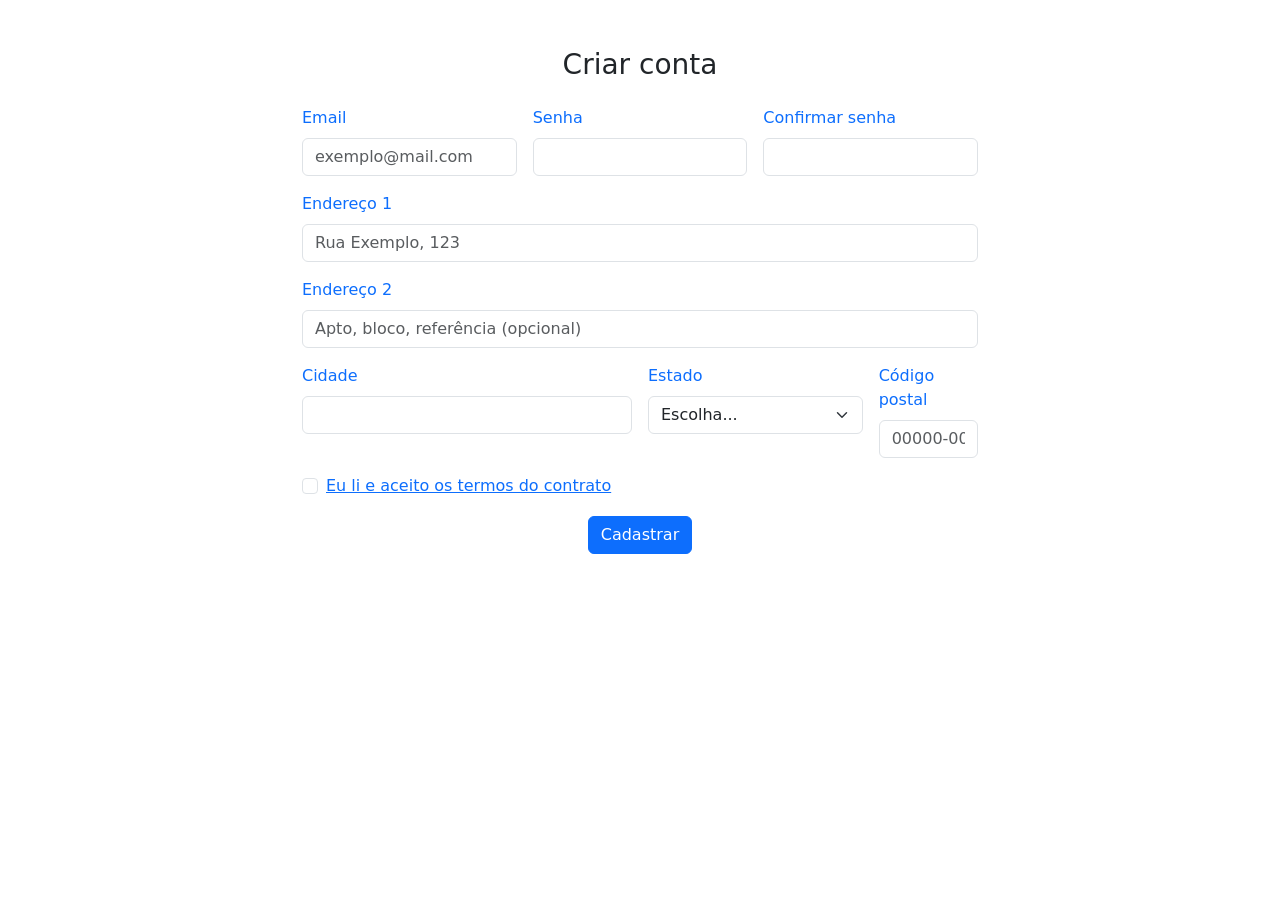
==== cadastro.html @ 146cce56 "Prototipo do CampusPass" ====
<!DOCTYPE html>
<html lang="pt-br">

<head>
    <meta charset="UTF-8">
    <meta name="viewport" content="width=device-width, initial-scale=1.0">
    <link href="https://cdn.jsdelivr.net/npm/bootstrap@5.3.8/dist/css/bootstrap.min.css" rel="stylesheet"
        integrity="sha384-sRIl4kxILFvY47J16cr9ZwB07vP4J8+LH7qKQnuqkuIAvNWLzeN8tE5YBujZqJLB" crossorigin="anonymous">
    <link rel="icon" type="image/svg+xml" href="favicon.svg">
    <title>CampusPass</title>
</head>
<body>
<div class="container mt-5" style="max-width: 700px;">
        <h3 class="text-center mb-4">Criar conta</h3>
        <form class="row g-3 needs-validation" novalidate>
            <div class="col-md-4">
                <label for="inputEmail4" class="form-label text-primary">Email</label>
                <input type="email" class="form-control" id="inputEmail4" name="email"
                    placeholder="exemplo@mail.com" autocomplete="email" required>
                <div class="invalid-feedback">Informe um email válido.</div>
            </div>
            <div class="col-md-4">
                <label for="inputPassword4" class="form-label text-primary">Senha</label>
                <input type="password" class="form-control" id="inputPassword4" name="password"
                    autocomplete="new-password" minlength="6" required>
                <div class="invalid-feedback">A senha deve ter pelo menos 6 caracteres.</div>
            </div>
            <div class="col-md-4">
                <label for="inputPasswordConfirm" class="form-label text-primary">Confirmar senha</label>
                <input type="password" class="form-control" id="inputPasswordConfirm" name="password_confirm"
                    autocomplete="new-password" minlength="6" required>
                <div class="invalid-feedback">As senhas não coincidem.</div>
            </div>
            <div class="col-12">
                <label for="inputAddress" class="form-label text-primary">Endereço 1</label>
                <input type="text" class="form-control" id="inputAddress" name="address"
                    placeholder="Rua Exemplo, 123" required>
                <div class="invalid-feedback">Informe o endereço.</div>
            </div>
            <div class="col-12">
                <label for="inputAddress2" class="form-label text-primary">Endereço 2</label>
                <input type="text" class="form-control" id="inputAddress2" name="address2"
                    placeholder="Apto, bloco, referência (opcional)">
            </div>
            <div class="col-md-6">
                <label for="inputCity" class="form-label text-primary">Cidade</label>
                <input type="text" class="form-control" id="inputCity" name="city" required>
                <div class="invalid-feedback">Informe a cidade.</div>
            </div>
            <div class="col-md-4">
                <label for="inputState" class="form-label text-primary">Estado</label>
                <select id="inputState" name="state" class="form-select" required>
                    <option selected disabled value="">Escolha...</option>
                    <option>São Paulo</option>
                    <option>Rio de Janeiro</option>
                    <option>Rio Grande do Sul</option>
                    <option>Minas Gerais</option>
                    <option>Paraná</option>
                </select>
                <div class="invalid-feedback">Escolha um estado.</div>
            </div>
            <div class="col-md-2">
                <label for="inputZip" class="form-label text-primary">Código postal</label>
                <input type="text" class="form-control" id="inputZip" name="zip"
                    inputmode="numeric" pattern="\d{5}-?\d{3}" placeholder="00000-000" required>
                <div class="invalid-feedback">CEP inválido.</div>
            </div>
            <div class="col-12">
                <div class="form-check">
                    <input class="form-check-input" type="checkbox" id="gridCheck" name="terms" required>
                    <a href="#">Eu li e aceito os termos do contrato</a>
                    <div class="invalid-feedback">Você precisa aceitar os termos.</div>
                </div>
                
            </div>
            <div class="col-12 text-center">
                <a href="index.html" class="btn btn-primary">Cadastrar</a>
            </div>
        </form>
    </div>

    <script src="https://cdn.jsdelivr.net/npm/bootstrap@5.3.8/dist/js/bootstrap.bundle.min.js"
        integrity="sha384-FKyoEForCGlyvwx9Hj09JcYn3nv7wiPVlz7YYwJrWVcXK/BmnVDxM+D2scQbITxI"
        crossorigin="anonymous"></script>
    <script>
        (() => {
            'use strict'
            const form = document.querySelector('.needs-validation')
            const password = document.getElementById('inputPassword4')
            const confirm = document.getElementById('inputPasswordConfirm')

            form.addEventListener('submit', event => {
                if (password.value !== confirm.value) {
                    confirm.setCustomValidity('As senhas não coincidem.')
                } else {
                    confirm.setCustomValidity('')
                }

                if (!form.checkValidity()) {
                    event.preventDefault()
                    event.stopPropagation()
                }

                form.classList.add('was-validated')
            })
        })()
    </script>
</body>
</html>
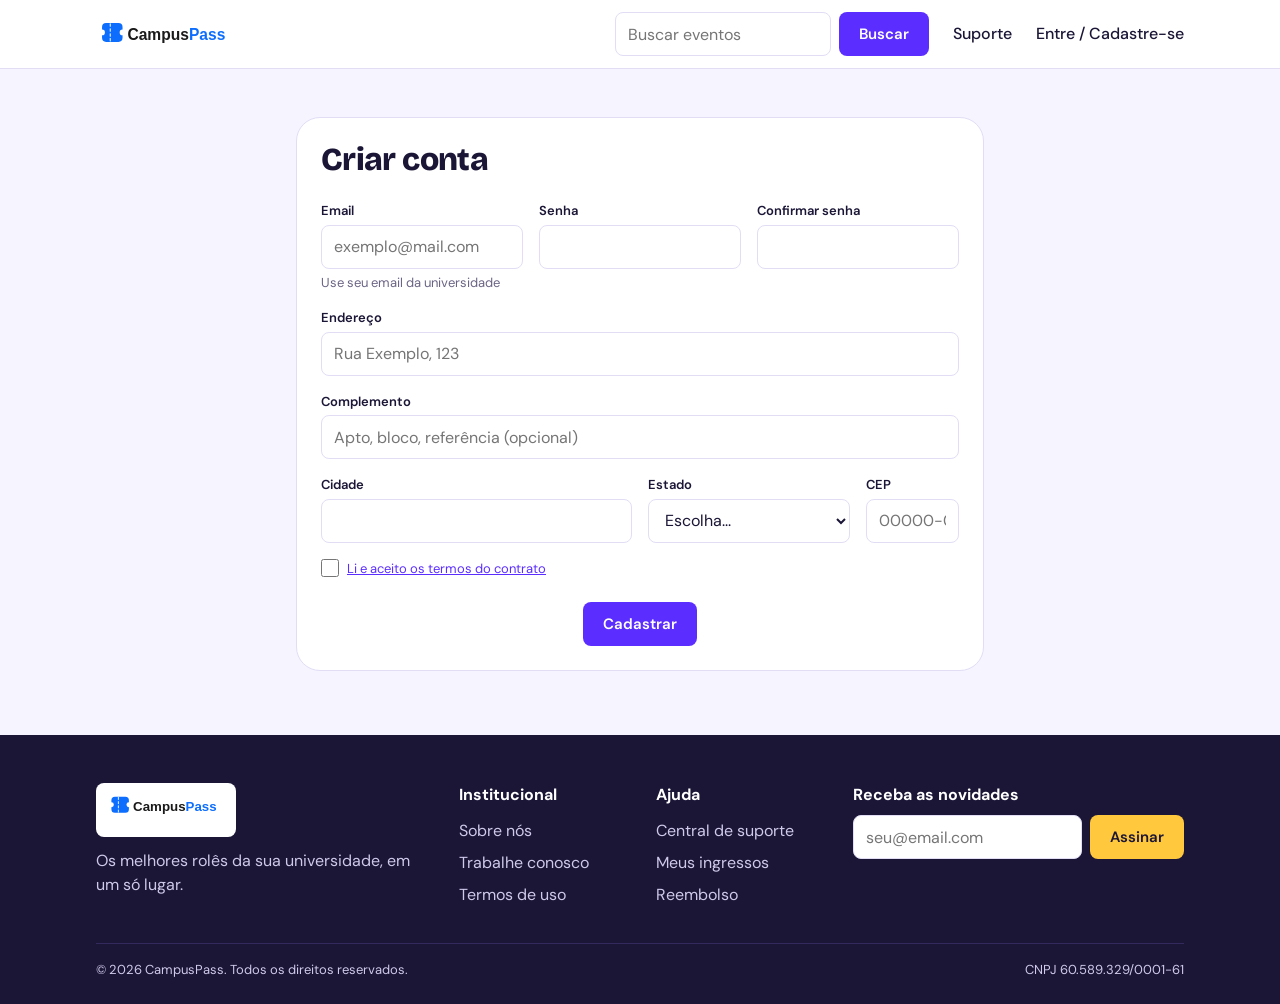
==== commit 8e06a0f2: "código atualizado para a versão do design system" ====
--- a/cadastro.html
+++ b/cadastro.html
@@ -1,109 +1,71 @@
-<!DOCTYPE html>
-<html lang="pt-br">
-
-<head>
-    <meta charset="UTF-8">
-    <meta name="viewport" content="width=device-width, initial-scale=1.0">
-    <link href="https://cdn.jsdelivr.net/npm/bootstrap@5.3.8/dist/css/bootstrap.min.css" rel="stylesheet"
-        integrity="sha384-sRIl4kxILFvY47J16cr9ZwB07vP4J8+LH7qKQnuqkuIAvNWLzeN8tE5YBujZqJLB" crossorigin="anonymous">
-    <link rel="icon" type="image/svg+xml" href="favicon.svg">
-    <title>CampusPass</title>
-</head>
-<body>
-<div class="container mt-5" style="max-width: 700px;">
-        <h3 class="text-center mb-4">Criar conta</h3>
-        <form class="row g-3 needs-validation" novalidate>
-            <div class="col-md-4">
-                <label for="inputEmail4" class="form-label text-primary">Email</label>
-                <input type="email" class="form-control" id="inputEmail4" name="email"
-                    placeholder="exemplo@mail.com" autocomplete="email" required>
-                <div class="invalid-feedback">Informe um email válido.</div>
-            </div>
-            <div class="col-md-4">
-                <label for="inputPassword4" class="form-label text-primary">Senha</label>
-                <input type="password" class="form-control" id="inputPassword4" name="password"
-                    autocomplete="new-password" minlength="6" required>
-                <div class="invalid-feedback">A senha deve ter pelo menos 6 caracteres.</div>
-            </div>
-            <div class="col-md-4">
-                <label for="inputPasswordConfirm" class="form-label text-primary">Confirmar senha</label>
-                <input type="password" class="form-control" id="inputPasswordConfirm" name="password_confirm"
-                    autocomplete="new-password" minlength="6" required>
-                <div class="invalid-feedback">As senhas não coincidem.</div>
-            </div>
-            <div class="col-12">
-                <label for="inputAddress" class="form-label text-primary">Endereço 1</label>
-                <input type="text" class="form-control" id="inputAddress" name="address"
-                    placeholder="Rua Exemplo, 123" required>
-                <div class="invalid-feedback">Informe o endereço.</div>
-            </div>
-            <div class="col-12">
-                <label for="inputAddress2" class="form-label text-primary">Endereço 2</label>
-                <input type="text" class="form-control" id="inputAddress2" name="address2"
-                    placeholder="Apto, bloco, referência (opcional)">
-            </div>
-            <div class="col-md-6">
-                <label for="inputCity" class="form-label text-primary">Cidade</label>
-                <input type="text" class="form-control" id="inputCity" name="city" required>
-                <div class="invalid-feedback">Informe a cidade.</div>
-            </div>
-            <div class="col-md-4">
-                <label for="inputState" class="form-label text-primary">Estado</label>
-                <select id="inputState" name="state" class="form-select" required>
-                    <option selected disabled value="">Escolha...</option>
-                    <option>São Paulo</option>
-                    <option>Rio de Janeiro</option>
-                    <option>Rio Grande do Sul</option>
-                    <option>Minas Gerais</option>
-                    <option>Paraná</option>
-                </select>
-                <div class="invalid-feedback">Escolha um estado.</div>
-            </div>
-            <div class="col-md-2">
-                <label for="inputZip" class="form-label text-primary">Código postal</label>
-                <input type="text" class="form-control" id="inputZip" name="zip"
-                    inputmode="numeric" pattern="\d{5}-?\d{3}" placeholder="00000-000" required>
-                <div class="invalid-feedback">CEP inválido.</div>
-            </div>
-            <div class="col-12">
-                <div class="form-check">
-                    <input class="form-check-input" type="checkbox" id="gridCheck" name="terms" required>
-                    <a href="#">Eu li e aceito os termos do contrato</a>
-                    <div class="invalid-feedback">Você precisa aceitar os termos.</div>
-                </div>
-                
-            </div>
-            <div class="col-12 text-center">
-                <a href="index.html" class="btn btn-primary">Cadastrar</a>
-            </div>
-        </form>
-    </div>
-
-    <script src="https://cdn.jsdelivr.net/npm/bootstrap@5.3.8/dist/js/bootstrap.bundle.min.js"
-        integrity="sha384-FKyoEForCGlyvwx9Hj09JcYn3nv7wiPVlz7YYwJrWVcXK/BmnVDxM+D2scQbITxI"
-        crossorigin="anonymous"></script>
-    <script>
-        (() => {
-            'use strict'
-            const form = document.querySelector('.needs-validation')
-            const password = document.getElementById('inputPassword4')
-            const confirm = document.getElementById('inputPasswordConfirm')
-
-            form.addEventListener('submit', event => {
-                if (password.value !== confirm.value) {
-                    confirm.setCustomValidity('As senhas não coincidem.')
-                } else {
-                    confirm.setCustomValidity('')
-                }
-
-                if (!form.checkValidity()) {
-                    event.preventDefault()
-                    event.stopPropagation()
-                }
-
-                form.classList.add('was-validated')
-            })
-        })()
-    </script>
-</body>
-</html>+<!DOCTYPE html>
+<html lang="pt-br"><head>
+  <meta charset="UTF-8">
+  <meta name="viewport" content="width=device-width, initial-scale=1.0">
+  <link rel="icon" type="image/svg+xml" sizes="any" href="favicon.svg?v=2">
+  <link rel="preconnect" href="https://fonts.googleapis.com">
+  <link rel="preconnect" href="https://fonts.gstatic.com" crossorigin>
+  <link href="https://fonts.googleapis.com/css2?family=Bricolage+Grotesque:wght@600;800&family=DM+Sans:wght@400;500;600;700&display=swap" rel="stylesheet">
+  <link rel="stylesheet" href="styles.css">
+  <title>Criar conta · CampusPass</title>
+</head>
+<body data-page="cadastro">
+<main class="wrap" style="max-width:720px;margin-top:48px">
+  <form class="card" id="f" novalidate>
+    <h2 style="margin-bottom:24px">Criar conta</h2>
+    <div class="form-grid">
+      <div class="field s2">
+        <label for="email">Email</label>
+        <input class="in" type="email" id="email" placeholder="exemplo@mail.com" autocomplete="email" required>
+        <span class="hint">Use seu email da universidade</span><span class="msg">Email inválido</span></div>
+      <div class="field s2">
+        <label for="senha">Senha</label>
+        <input class="in" type="password" id="senha" minlength="6" autocomplete="new-password" required>
+        <span class="msg">Mínimo de 6 caracteres</span></div>
+      <div class="field s2">
+        <label for="conf">Confirmar senha</label>
+        <input class="in" type="password" id="conf" autocomplete="new-password" required>
+        <span class="msg">As senhas não coincidem</span></div>
+      <div class="field s6">
+        <label for="end">Endereço</label>
+        <input class="in" id="end" placeholder="Rua Exemplo, 123" required>
+        <span class="msg">Informe o endereço</span></div>
+      <div class="field s6">
+        <label for="end2">Complemento</label>
+        <input class="in" id="end2" placeholder="Apto, bloco, referência (opcional)"></div>
+      <div class="field s3">
+        <label for="cidade">Cidade</label>
+        <input class="in" id="cidade" required>
+        <span class="msg">Informe a cidade</span></div>
+      <div class="field s2">
+        <label for="uf">Estado</label>
+        <select class="in" id="uf" required>
+          <option value="">Escolha...</option>
+          <option>São Paulo</option>
+          <option>Rio de Janeiro</option>
+          <option>Rio Grande do Sul</option>
+          <option>Minas Gerais</option>
+          <option>Paraná</option>
+        </select>
+        <span class="msg">Escolha um estado</span>
+      </div>
+      <div class="field" style="grid-column:span 1">
+        <label for="cep">CEP</label>
+        <input class="in" id="cep" inputmode="numeric" pattern="\d{5}-?\d{3}" placeholder="00000-000" required>
+        <span class="msg">CEP inválido</span>
+      </div>
+      <div class="field s6">
+        <label style="display:flex;gap:8px;align-items:center;font-weight:400">
+          <input type="checkbox" id="termos" required style="width:18px;height:18px;accent-color:var(--violet)">
+          <a href="#" style="color:var(--link)">Li e aceito os termos do contrato</a>
+        </label>
+          <span class="msg">Você precisa aceitar os termos</span></div>
+    </div>
+    <div style="text-align:center;margin-top:24px">
+      <button class="btn btn-primary" type="submit" id="btnCadastrar">Cadastrar</button>
+      <p class="err-top" id="cadastroErro" style="margin-top:12px"></p>
+    </div>
+  </form>
+</main>
+<script src="site.js"></script>
+</body></html>
--- a/styles.css
+++ b/styles.css
@@ -0,0 +1,824 @@
+:root {
+  /* Cores da marca */
+  --violet: #5B2EFF;   /* Pass Violeta  — primária  */
+  --coral:  #FF4F8B;   /* Rolê Coral    — destaque  */
+  --yellow: #FFC83D;   /* Pista Amarelo — selo e foco */
+  --night:  #1B1536;   /* Noite         — texto     */
+  --paper:  #F6F4FF;   /* Papel         — fundo     */
+  --green:  #12805C;   /* Confirmado    — sucesso   */
+
+  --bg:      var(--paper);
+  --surface: #FFFFFF;
+  --text:    var(--night);
+  --muted:   #6B6485;
+  --line:    #E2DDF5;
+  --soft:    #ECE8FF;
+  --link:    #5B2EFF;
+  --err:     #D8264A;
+  --r1: 8px;
+  --r2: 14px;
+  --r3: 24px;
+  --shadow: 0 8px 24px rgba(91, 46, 255, .18);
+}
+
+@media (prefers-color-scheme: dark) {
+  :root {
+    --bg:      #120E27;
+    --surface: #1B1536;
+    --text:    #F6F4FF;
+    --muted:   #A9A2C7;
+    --line:    #33295C;
+    --soft:    #2A2050;
+    --link:    #A48FFF;
+    --err:     #FF7A94;
+    --shadow:  0 8px 24px rgba(0, 0, 0, .45);
+  }
+}
+
+* {
+  box-sizing: border-box;
+  margin: 0;
+}
+
+body {
+  font: 16px/1.5 "DM Sans", system-ui, sans-serif;
+  background: var(--bg);
+  color: var(--text);
+}
+
+h1, h2, h3 {
+  font-family: "Bricolage Grotesque", "DM Sans", sans-serif;
+  font-weight: 800;
+  line-height: 1.1;
+  letter-spacing: -.02em;
+}
+
+h1 { font-size: clamp(2.25rem, 6vw, 3rem); }
+h2 { font-size: 2rem; }
+h3 { font-size: 1.375rem; }
+
+:focus-visible {
+  outline: 3px solid var(--yellow);
+  outline-offset: 2px;
+}
+
+.wrap {
+  max-width: 1120px;
+  margin: 0 auto;
+  padding: 0 16px;
+}
+
+.small {
+  font-size: 13px;
+  color: var(--muted);
+}
+
+.nav {
+  position: sticky;
+  top: 0;
+  z-index: 10;
+  background: var(--surface);
+  border-bottom: 1px solid var(--line);
+}
+
+.nav-in {
+  display: flex;
+  align-items: center;
+  flex-wrap: wrap;
+  gap: 24px;
+  min-height: 68px;
+}
+
+.brand {
+  display: flex;
+}
+
+@media (prefers-color-scheme: dark) {
+  .brand {
+    background: #FFFFFF;
+    border-radius: var(--r1);
+    padding: 4px 8px;
+  }
+}
+
+.menu {
+  display: flex;
+  align-items: center;
+  gap: 24px;
+  margin-left: auto;
+}
+
+.menu > a {
+  color: var(--text);
+  text-decoration: none;
+  font-weight: 500;
+}
+
+.menu > a:hover {
+  color: var(--link);
+}
+
+.search {
+  display: flex;
+  gap: 8px;
+}
+
+.burger {
+  display: none;
+  width: 44px;
+  height: 44px;
+  margin-left: auto;
+  border: 1.5px solid var(--line);
+  border-radius: var(--r1);
+  background: none;
+  color: var(--text);
+  font-size: 20px;
+  cursor: pointer;
+}
+
+.btn {
+  display: inline-flex;
+  align-items: center;
+  justify-content: center;
+  height: 44px;
+  padding: 0 20px;
+  border: 0;
+  border-radius: var(--r1);
+  font: 600 15px "DM Sans", sans-serif;
+  text-decoration: none;
+  white-space: nowrap;
+  cursor: pointer;
+}
+
+.btn-block {
+  width: 100%;
+}
+
+.btn-primary {
+  background: var(--violet);
+  color: #FFFFFF;
+}
+
+.btn-primary:hover {
+  background: #4A1FE6;
+}
+
+.btn-sec {
+  background: var(--soft);
+  color: var(--link);
+}
+
+.btn-ghost {
+  background: none;
+  color: var(--link);
+}
+
+.btn-yellow {
+  background: var(--yellow);
+  color: var(--night);
+}
+
+.btn:disabled {
+  background: #B8A6FF;
+  color: #FFFFFF;
+  cursor: not-allowed;
+}
+
+.in {
+  width: 100%;
+  height: 44px;
+  padding: 0 12px;
+  border: 1.5px solid var(--line);
+  border-radius: var(--r1);
+  background: var(--surface);
+  color: var(--text);
+  font: inherit;
+}
+
+.in:focus {
+  outline: none;
+  border-color: var(--violet);
+  box-shadow: 0 0 0 3px rgba(91, 46, 255, .2);
+}
+
+.field {
+  display: flex;
+  flex-direction: column;
+  gap: 4px;
+}
+
+.field label {
+  font-size: 13px;
+  font-weight: 600;
+}
+
+.hint {
+  font-size: 13px;
+  color: var(--muted);
+}
+
+.msg {
+  display: none;
+  font-size: 13px;
+  color: var(--err);
+}
+
+.field.err .in {
+  border-color: var(--err);
+}
+
+.field.err .msg {
+  display: block;
+}
+
+.field.err .hint {
+  display: none;
+}
+
+.err-top {
+  display: none;
+  font-size: 13px;
+  color: var(--err);
+}
+
+.pw {
+  display: flex;
+  gap: 8px;
+}
+
+.two {
+  display: grid;
+  grid-template-columns: 1fr 1fr;
+  gap: 12px;
+}
+
+.form-grid {
+  display: grid;
+  grid-template-columns: repeat(6, 1fr);
+  gap: 16px;
+}
+
+.s2 { grid-column: span 2; }
+.s3 { grid-column: span 3; }
+.s4 { grid-column: span 4; }
+.s6 { grid-column: span 6; }
+
+.tag {
+  display: inline-flex;
+  align-items: center;
+  gap: 6px;
+  padding: 4px 12px;
+  border-radius: 99px;
+  font-size: 13px;
+  font-weight: 700;
+}
+
+.tag::before {
+  content: "";
+  width: 6px;
+  height: 6px;
+  border-radius: 50%;
+  background: currentColor;
+}
+
+.tag.coral  { background: var(--coral);  color: #FFFFFF;      }
+.tag.yellow { background: var(--yellow); color: var(--night); }
+.tag.green  { background: var(--green);  color: #FFFFFF;      } 
+
+.card {
+  padding: 24px;
+  border: 1px solid var(--line);
+  border-radius: var(--r3);
+  background: var(--surface);
+}
+
+.hero {
+  position: relative;
+  overflow: hidden;
+  display: flex;
+  flex-direction: column;
+  align-items: flex-start;
+  gap: 16px;
+  margin: 24px 0 48px;
+  padding: 64px 48px;
+  border-radius: var(--r3);
+  background: var(--violet);
+  color: #FFFFFF;
+}
+
+.hero::before,
+.hero::after {
+  content: "";
+  position: absolute;
+  top: 50%;
+  width: 32px;
+  height: 32px;
+  border-radius: 50%;
+  background: var(--bg);
+  transform: translateY(-50%);
+}
+
+.hero::before { left: -16px; }
+.hero::after  { right: -16px; }
+
+.hero h1 {
+  max-width: 14ch;
+}
+
+.hero p {
+  max-width: 44ch;
+  opacity: .9;
+}
+
+.sec-head {
+  display: flex;
+  justify-content: space-between;
+  align-items: baseline;
+  margin-bottom: 24px;
+}
+
+.grid {
+  display: grid;
+  grid-template-columns: repeat(auto-fill, minmax(280px, 1fr));
+  gap: 24px;
+}
+
+.ev {
+  display: flex;
+  flex-direction: column;
+  overflow: hidden;
+  border-radius: var(--r3);
+  background: var(--surface);
+  box-shadow: var(--shadow);
+  transition: transform .25s ease, box-shadow .25s ease;
+}
+
+.ev:hover,
+.ev:focus-within {
+  transform: translateY(-8px);
+  box-shadow: 0 20px 40px rgba(91, 46, 255, .32);
+}
+
+.ev-top {
+  display: flex;
+  flex-wrap: wrap;
+  align-content: flex-start;
+  gap: 8px;
+  height: 150px;
+  padding: 16px;
+  background: linear-gradient(135deg, var(--violet), var(--coral));
+}
+
+.ev-body {
+  display: flex;
+  flex-direction: column;
+  flex: 1;
+  gap: 8px;
+  padding: 24px;
+}
+
+.ev-foot {
+  display: flex;
+  justify-content: space-between;
+  align-items: flex-end;
+  gap: 12px;
+  margin-top: auto;
+  padding-top: 16px;
+}
+
+.price {
+  font: 800 1.375rem "Bricolage Grotesque", sans-serif;
+}
+
+.auth {
+  display: grid;
+  grid-template-columns: 1fr 1fr;
+  min-height: 100vh;
+}
+
+.auth-art {
+  display: flex;
+  flex-direction: column;
+  justify-content: space-between;
+  padding: 48px;
+  background: linear-gradient(160deg, var(--violet), var(--coral));
+  color: #FFFFFF;
+}
+
+.auth-art .brand {
+  align-self: flex-start;
+  padding: 8px 12px;
+  border-radius: var(--r2);
+  background: #FFFFFF;
+}
+
+.auth-form {
+  display: flex;
+  align-items: center;
+  justify-content: center;
+  padding: 32px;
+}
+
+.auth-box {
+  display: flex;
+  flex-direction: column;
+  gap: 16px;
+  width: 100%;
+  max-width: 400px;
+}
+
+.ev-head {
+  display: grid;
+  grid-template-columns: 240px 1fr;
+  overflow: hidden;
+  margin: 24px 0;
+  padding: 0;
+}
+
+.ev-head .art {
+  min-height: 160px;
+  background: linear-gradient(135deg, var(--violet), var(--coral));
+}
+
+.ev-head .txt {
+  display: flex;
+  flex-direction: column;
+  gap: 8px;
+  padding: 24px;
+}
+
+.cols {
+  display: grid;
+  grid-template-columns: 1.4fr 1fr;
+  align-items: start;
+  gap: 24px;
+}
+
+.row {
+  display: flex;
+  justify-content: space-between;
+  align-items: center;
+  gap: 16px;
+  margin-bottom: 12px;
+  padding: 16px;
+  border: 1.5px solid var(--line);
+  border-radius: var(--r2);
+}
+
+.row b {
+  display: block;
+}
+
+.row.sel {
+  border-color: var(--violet);
+  background: var(--soft);
+}
+
+.step {
+  display: inline-flex;
+  align-items: center;
+  gap: 8px;
+  padding: 4px;
+  border-radius: 99px;
+  background: var(--soft);
+}
+
+.step button {
+  width: 32px;
+  height: 32px;
+  border: 0;
+  border-radius: 50%;
+  background: var(--surface);
+  color: var(--link);
+  font: 700 18px/1 sans-serif;
+  cursor: pointer;
+}
+
+.step .plus {
+  background: var(--violet);
+  color: #FFFFFF;
+}
+
+.step output {
+  min-width: 20px;
+  text-align: center;
+  font-weight: 700;
+}
+
+.seg {
+  display: flex;
+  gap: 4px;
+  margin: 16px 0 24px;
+  padding: 4px;
+  border-radius: 99px;
+  background: var(--soft);
+}
+
+.seg button {
+  flex: 1;
+  height: 40px;
+  border: 0;
+  border-radius: 99px;
+  background: none;
+  color: var(--text);
+  font: 600 15px "DM Sans", sans-serif;
+  cursor: pointer;
+}
+
+.seg button[aria-selected=true] {
+  background: var(--violet);
+  color: #FFFFFF;
+}
+
+.pane {
+  display: flex;
+  flex-direction: column;
+  gap: 16px;
+}
+
+.pane[hidden] {
+  display: none;
+}
+
+.pix {
+  align-items: center;
+  text-align: center;
+}
+
+.pix img {
+  padding: 8px;
+  border: 1px solid var(--line);
+  border-radius: var(--r2);
+  background: #FFFFFF;
+}
+
+.cc {
+  display: flex;
+  flex-direction: column;
+  justify-content: space-between;
+  width: 100%;
+  max-width: 340px;
+  aspect-ratio: 1.586;
+  margin: 0 auto 8px;
+  padding: 20px;
+  border: 1px solid rgba(255, 255, 255, .55);
+  border-radius: var(--r3);
+  background:
+    linear-gradient(135deg, rgba(255, 255, 255, .35), rgba(255, 255, 255, 0) 60%),
+    #A898DE;
+  box-shadow: var(--shadow), inset 0 1px 0 rgba(255, 255, 255, .5);
+  color: #FFFFFF;
+}
+
+.cc-brand {
+  display: flex;
+  align-items: center;
+  justify-content: center;
+  width: 52px;
+  height: 34px;
+  border: 1px solid rgba(0, 0, 0, .08);
+  border-radius: 6px;
+  background: #FFFFFF;
+}
+
+.cc-brand i {
+  width: 18px;
+  height: 18px;
+  border-radius: 50%;
+  background: #EB001B;
+}
+
+.cc-brand i + i {
+  margin-left: -6px;
+  background: #F79E1B;
+  opacity: .9;
+}
+
+.cc-num {
+  font-size: 1.125rem;
+  letter-spacing: .1em;
+  white-space: pre;
+}
+
+.cc-foot {
+  display: flex;
+  justify-content: space-between;
+  font-size: 13px;
+}
+
+.sum {
+  position: sticky;
+  top: 84px;
+}
+
+.sum .ln {
+  display: flex;
+  justify-content: space-between;
+  padding: 4px 0;
+}
+
+.sum .tot {
+  margin: 12px 0 16px;
+  padding-top: 12px;
+  border-top: 1px solid var(--line);
+  font: 800 1.375rem "Bricolage Grotesque", sans-serif;
+}
+
+dialog {
+  width: calc(100% - 32px);
+  max-width: 460px;
+  max-height: calc(100vh - 32px);
+  overflow: auto;
+  margin: auto;
+  padding: 48px 32px;
+  border: 0;
+  border-radius: var(--r3);
+  background: var(--surface);
+  box-shadow: var(--shadow);
+  color: var(--text);
+  text-align: center;
+}
+
+dialog::backdrop {
+  background: rgba(27, 21, 54, .6);
+}
+
+dialog h3 {
+  margin: 16px 0 8px;
+}
+
+dialog .btn {
+  margin-top: 24px;
+}
+
+.tks {
+  display: flex;
+  flex-direction: column;
+  gap: 12px;
+  margin-top: 24px;
+  text-align: left;
+}
+
+.tk {
+  position: relative;
+  overflow: hidden;
+  padding: 24px;
+  border-radius: var(--r3);
+  background: var(--violet);
+  box-shadow: var(--shadow);
+  color: #FFFFFF;
+}
+
+.tk h4 {
+  font: 800 1.5rem/1.1 "Bricolage Grotesque", sans-serif;
+  letter-spacing: -.02em;
+}
+
+.tk p {
+  margin-top: 8px;
+  opacity: .85;
+}
+
+.tk-line {
+  position: relative;
+  height: 0;
+  margin: 24px 0;
+}
+
+.tk-line::before {
+  content: "";
+  position: absolute;
+  top: 0;
+  left: 0;
+  right: 0;
+  border-top: 1px solid rgba(255, 255, 255, .45);
+}
+
+.tk-line i {
+  position: absolute;
+  top: -12px;
+  width: 24px;
+  height: 24px;
+  border-radius: 50%;
+  background: var(--surface);
+}
+
+.tk-line i:first-child { left: -36px;  }
+.tk-line i:last-child  { right: -36px; }
+
+.tk-foot {
+  display: flex;
+  justify-content: space-between;
+  align-items: baseline;
+  gap: 12px;
+}
+
+.tk-foot b {
+  font: 800 1.5rem "Bricolage Grotesque", sans-serif;
+}
+
+
+.foot {
+  margin-top: 64px;
+  padding: 48px 0 24px;
+  background: var(--night);
+  color: #CFC9EA;
+}
+
+.foot a {
+  display: block;
+  padding: 4px 0;
+  color: #CFC9EA;
+  text-decoration: none;
+}
+
+.foot a:hover {
+  color: var(--yellow);
+}
+
+.foot h4 {
+  margin-bottom: 8px;
+  color: #FFFFFF;
+}
+
+.foot .chip {
+  display: inline-block;
+  margin-bottom: 12px;
+  padding: 6px 10px;
+  border-radius: var(--r1);
+  background: #FFFFFF;
+}
+
+.foot-grid {
+  display: grid;
+  grid-template-columns: 2fr 1fr 1fr 2fr;
+  gap: 32px;
+}
+
+.foot form {
+  display: flex;
+  gap: 8px;
+}
+
+.foot-end {
+  display: flex;
+  flex-wrap: wrap;
+  justify-content: space-between;
+  gap: 8px;
+  margin-top: 32px;
+  padding-top: 16px;
+  border-top: 1px solid #33295C;
+  font-size: 13px;
+}
+
+@media (max-width: 860px) {
+  .auth           { grid-template-columns: 1fr; }
+  .auth-art       { display: none; }
+
+  .s2, .s3, .s4   { grid-column: span 6; }
+
+  .cols           { grid-template-columns: 1fr; }
+
+  .hero           { padding: 48px 24px; }
+}
+
+
+@media (max-width: 760px) {
+  .burger {
+    display: block;
+  }
+
+  .menu {
+    display: none;
+    flex-direction: column;
+    align-items: stretch;
+    gap: 12px;
+    width: 100%;
+    margin: 0;
+    padding-bottom: 16px;
+  }
+
+  .menu.open {
+    display: flex;
+  }
+
+  .search input {
+    flex: 1;
+  }
+
+  .foot-grid {
+    grid-template-columns: 1fr 1fr;
+  }
+}
+
+@media (max-width: 600px) {
+  .ev-head {
+    grid-template-columns: 1fr;
+  }
+}
+
+@media (prefers-reduced-motion: reduce) {
+  * {
+    transition: none !important;
+  }
+}
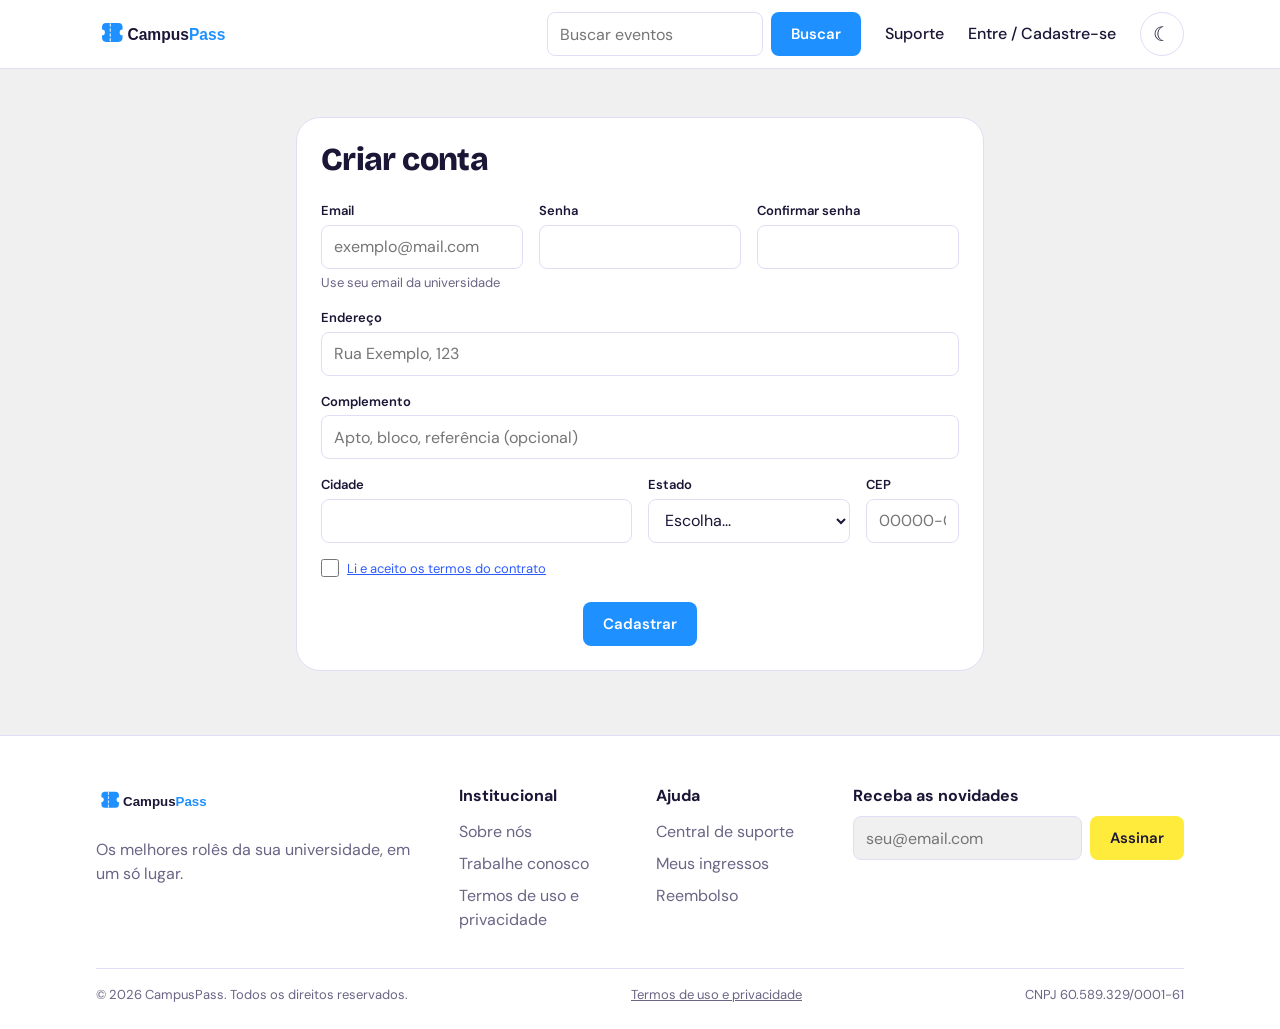
==== commit 612ffcef: "Adicionados: carrossel, tema claro/escuro e páginas de ajuda e institucionais" ====
--- a/cadastro.html
+++ b/cadastro.html
@@ -6,6 +6,7 @@
   <link rel="preconnect" href="https://fonts.googleapis.com">
   <link rel="preconnect" href="https://fonts.gstatic.com" crossorigin>
   <link href="https://fonts.googleapis.com/css2?family=Bricolage+Grotesque:wght@600;800&family=DM+Sans:wght@400;500;600;700&display=swap" rel="stylesheet">
+  <script>try{var t=localStorage.getItem('campuspass_tema');if(t)document.documentElement.dataset.theme=t}catch(e){}</script>
   <link rel="stylesheet" href="styles.css">
   <title>Criar conta · CampusPass</title>
 </head>
@@ -17,26 +18,33 @@
       <div class="field s2">
         <label for="email">Email</label>
         <input class="in" type="email" id="email" placeholder="exemplo@mail.com" autocomplete="email" required>
-        <span class="hint">Use seu email da universidade</span><span class="msg">Email inválido</span></div>
+        <span class="hint">Use seu email da universidade</span>
+        <span class="msg">Email inválido</span>
+      </div>
       <div class="field s2">
         <label for="senha">Senha</label>
         <input class="in" type="password" id="senha" minlength="6" autocomplete="new-password" required>
-        <span class="msg">Mínimo de 6 caracteres</span></div>
+        <span class="msg">Mínimo de 6 caracteres</span>
+      </div>
       <div class="field s2">
         <label for="conf">Confirmar senha</label>
         <input class="in" type="password" id="conf" autocomplete="new-password" required>
-        <span class="msg">As senhas não coincidem</span></div>
+        <span class="msg">As senhas não coincidem</span>
+      </div>
       <div class="field s6">
         <label for="end">Endereço</label>
         <input class="in" id="end" placeholder="Rua Exemplo, 123" required>
-        <span class="msg">Informe o endereço</span></div>
+        <span class="msg">Informe o endereço</span>
+      </div>
       <div class="field s6">
         <label for="end2">Complemento</label>
-        <input class="in" id="end2" placeholder="Apto, bloco, referência (opcional)"></div>
+        <input class="in" id="end2" placeholder="Apto, bloco, referência (opcional)">
+      </div>
       <div class="field s3">
         <label for="cidade">Cidade</label>
         <input class="in" id="cidade" required>
-        <span class="msg">Informe a cidade</span></div>
+        <span class="msg">Informe a cidade</span>
+      </div>
       <div class="field s2">
         <label for="uf">Estado</label>
         <select class="in" id="uf" required>
@@ -57,9 +65,10 @@
       <div class="field s6">
         <label style="display:flex;gap:8px;align-items:center;font-weight:400">
           <input type="checkbox" id="termos" required style="width:18px;height:18px;accent-color:var(--violet)">
-          <a href="#" style="color:var(--link)">Li e aceito os termos do contrato</a>
+          <a href="termos.html" target="_blank" rel="noopener" style="color:var(--link)">Li e aceito os termos do contrato</a>
         </label>
-          <span class="msg">Você precisa aceitar os termos</span></div>
+          <span class="msg">Você precisa aceitar os termos</span>
+        </div>
     </div>
     <div style="text-align:center;margin-top:24px">
       <button class="btn btn-primary" type="submit" id="btnCadastrar">Cadastrar</button>
@@ -68,4 +77,5 @@
   </form>
 </main>
 <script src="site.js"></script>
-</body></html>
+</body>
+</html>
--- a/styles.css
+++ b/styles.css
@@ -1,39 +1,115 @@
+/* ==========================================================================
+   CampusPass — styles.css
+   Organização do arquivo:
+      1. Tokens do design system (cores, raios, sombra, tema escuro)
+      2. Base (reset, texto, títulos, foco)
+      3. Barra de navegação
+      4. Botões
+      5. Campos e formulários
+      6. Selos (tags)
+      7. Cards genéricos
+      8. Página inicial (hero, lista de eventos)
+      9. Login e cadastro
+     10. Página de compra
+     11. Janela de confirmação e cartão de ingresso
+     12. Rodapé
+     13. Responsivo (telas pequenas)
+     14. Movimento reduzido
+   ========================================================================== */
+
+
+/* ==========================================================================
+   1. TOKENS DO DESIGN SYSTEM
+   Para mudar uma cor ou um raio no site inteiro, mude aqui.
+   ========================================================================== */
+
 :root {
   /* Cores da marca */
-  --violet: #5B2EFF;   /* Pass Violeta  — primária  */
+  --violet: #1E90FF;   /* Azul principal — primária  */
   --coral:  #FF4F8B;   /* Rolê Coral    — destaque  */
-  --yellow: #FFC83D;   /* Pista Amarelo — selo e foco */
+  --yellow: #FFEB3B;   /* Pista Amarelo — selo e foco */
   --night:  #1B1536;   /* Noite         — texto     */
-  --paper:  #F6F4FF;   /* Papel         — fundo     */
-  --green:  #12805C;   /* Confirmado    — sucesso   */
-
+  --paper:  #F0F0F0;   /* Papel         — fundo     */
+  --green:  #00FF85;   /* Confirmado    — sucesso   */
+
+  /* Cores de uso (mudam no tema escuro) */
   --bg:      var(--paper);
   --surface: #FFFFFF;
   --text:    var(--night);
   --muted:   #6B6485;
   --line:    #E2DDF5;
   --soft:    #ECE8FF;
-  --link:    #5B2EFF;
+  --link:    #2E5CFF;
   --err:     #D8264A;
+
+  /* Cores do logo: o texto "Campus" usa --text; ícone e "Pass" usam --logo-main */
+  --logo-main: var(--violet);
+  --logo-line: #FFFFFF;
+
+  /* Destaque de ação (opção selecionada, botão +, Finalizar compra): violeta no claro, amarelo no escuro */
+  --accent-bg:   var(--violet);
+  --accent-text: #FFFFFF;
+
+  /* Cor dos links do rodapé ao passar o mouse: violeta no claro, amarelo no escuro */
+  --foot-hover: var(--violet);
+
+  color-scheme: light;
+
+  /* Raios de borda */
   --r1: 8px;
   --r2: 14px;
   --r3: 24px;
-  --shadow: 0 8px 24px rgba(91, 46, 255, .18);
-}
-
+
+  /* Sombra violeta suave */
+  --shadow: 0 8px 24px rgba(46, 92, 255, .18);
+}
+
+/* Tema escuro: os mesmos tokens, com outros valores.
+   Vale em dois casos: (1) o sistema está no escuro e a pessoa não escolheu
+   o claro; (2) a pessoa escolheu o escuro no botão (data-theme="dark").
+   Se mudar uma cor aqui, mude nos dois blocos. */
 @media (prefers-color-scheme: dark) {
-  :root {
+  :root:not([data-theme="light"]) {
+    color-scheme: dark;
     --bg:      #120E27;
     --surface: #1B1536;
     --text:    #F6F4FF;
     --muted:   #A9A2C7;
     --line:    #33295C;
     --soft:    #2A2050;
-    --link:    #A48FFF;
+    --link:    #7C93FF;
     --err:     #FF7A94;
     --shadow:  0 8px 24px rgba(0, 0, 0, .45);
+    --logo-main: var(--yellow);
+    --logo-line: var(--night);
+    --accent-bg:    var(--yellow);
+    --accent-text:  var(--night);
+    --foot-hover: var(--yellow);
   }
 }
+
+:root[data-theme="dark"] {
+  color-scheme: dark;
+  --bg:      #120E27;
+  --surface: #1B1536;
+  --text:    #F6F4FF;
+  --muted:   #A9A2C7;
+  --line:    #33295C;
+  --soft:    #2A2050;
+  --link:    #7C93FF;
+  --err:     #FF7A94;
+  --shadow:  0 8px 24px rgba(0, 0, 0, .45);
+  --logo-main: var(--yellow);
+  --logo-line: var(--night);
+  --accent-bg:    var(--yellow);
+  --accent-text:  var(--night);
+  --foot-hover: var(--yellow);
+}
+
+
+/* ==========================================================================
+   2. BASE
+   ========================================================================== */
 
 * {
   box-sizing: border-box;
@@ -57,21 +133,27 @@
 h2 { font-size: 2rem; }
 h3 { font-size: 1.375rem; }
 
+/* Anel amarelo quando um item recebe foco pelo teclado */
 :focus-visible {
   outline: 3px solid var(--yellow);
   outline-offset: 2px;
 }
 
+/* Largura máxima do conteúdo, centralizado */
 .wrap {
   max-width: 1120px;
   margin: 0 auto;
   padding: 0 16px;
 }
-
 .small {
   font-size: 13px;
   color: var(--muted);
 }
+
+
+/* ==========================================================================
+   3. BARRA DE NAVEGAÇÃO
+   ========================================================================== */
 
 .nav {
   position: sticky;
@@ -93,13 +175,11 @@
   display: flex;
 }
 
-@media (prefers-color-scheme: dark) {
-  .brand {
-    background: #FFFFFF;
-    border-radius: var(--r1);
-    padding: 4px 8px;
-  }
-}
+/* Logo em SVG embutido (veja logoSvg em site.js) */
+.logo-icon   { fill: var(--logo-main); }
+.logo-line   { stroke: var(--logo-line); }
+.logo-text   { fill: var(--text); }
+.logo-accent { fill: var(--logo-main); }
 
 .menu {
   display: flex;
@@ -121,6 +201,24 @@
 .search {
   display: flex;
   gap: 8px;
+}
+
+/* Botão que alterna entre tema claro e escuro */
+.theme-btn {
+  width: 44px;
+  height: 44px;
+  border: 1.5px solid var(--line);
+  border-radius: 50%;
+  background: var(--surface);
+  color: var(--text);
+  font-size: 20px;
+  line-height: 1;
+  cursor: pointer;
+}
+
+.theme-btn:hover {
+  border-color: var(--yellow);
+  color: var(--yellow);
 }
 
 .burger {
@@ -135,6 +233,11 @@
   font-size: 20px;
   cursor: pointer;
 }
+
+
+/* ==========================================================================
+   4. BOTÕES
+   ========================================================================== */
 
 .btn {
   display: inline-flex;
@@ -154,36 +257,57 @@
   width: 100%;
 }
 
+/* Primário */
 .btn-primary {
   background: var(--violet);
   color: #FFFFFF;
 }
 
 .btn-primary:hover {
-  background: #4A1FE6;
-}
-
+  background: #1F47E0;
+}
+
+/* Secundário */
 .btn-sec {
   background: var(--soft);
   color: var(--link);
 }
 
+/* Fantasma */
 .btn-ghost {
   background: none;
   color: var(--link);
 }
 
+/* Amarelo (usado no hero e no rodapé) */
 .btn-yellow {
   background: var(--yellow);
   color: var(--night);
 }
 
+/* Desabilitado */
 .btn:disabled {
-  background: #B8A6FF;
-  color: #FFFFFF;
+  background: var(--soft);
+  color: var(--muted);
   cursor: not-allowed;
 }
 
+/* Finalizar compra: azul no tema claro, amarelo no escuro (só quando habilitado) */
+#fin:not(:disabled) {
+  background: var(--accent-bg);
+  color: var(--accent-text);
+}
+
+#fin:not(:disabled):hover {
+  filter: brightness(.94);
+}
+
+
+/* ==========================================================================
+   5. CAMPOS E FORMULÁRIOS
+   ========================================================================== */
+
+/* Campo de texto */
 .in {
   width: 100%;
   height: 44px;
@@ -198,9 +322,10 @@
 .in:focus {
   outline: none;
   border-color: var(--violet);
-  box-shadow: 0 0 0 3px rgba(91, 46, 255, .2);
-}
-
+  box-shadow: 0 0 0 3px rgba(46, 92, 255, .2);
+}
+
+/* Rótulo + campo + mensagens */
 .field {
   display: flex;
   flex-direction: column;
@@ -217,6 +342,7 @@
   color: var(--muted);
 }
 
+/* Mensagem de erro embaixo do campo (aparece com .field.err) */
 .msg {
   display: none;
   font-size: 13px;
@@ -235,23 +361,27 @@
   display: none;
 }
 
+/* Mensagem de erro geral do formulário */
 .err-top {
   display: none;
   font-size: 13px;
   color: var(--err);
 }
 
+/* Campo + botão lado a lado (senha, código Pix) */
 .pw {
   display: flex;
   gap: 8px;
 }
 
+/* Duas colunas iguais */
 .two {
   display: grid;
   grid-template-columns: 1fr 1fr;
   gap: 12px;
 }
 
+/* Formulário em grade de 6 colunas: .s2 ocupa 2, .s3 ocupa 3 etc. */
 .form-grid {
   display: grid;
   grid-template-columns: repeat(6, 1fr);
@@ -262,6 +392,11 @@
 .s3 { grid-column: span 3; }
 .s4 { grid-column: span 4; }
 .s6 { grid-column: span 6; }
+
+
+/* ==========================================================================
+   6. SELOS (TAGS)
+   ========================================================================== */
 
 .tag {
   display: inline-flex;
@@ -273,6 +408,7 @@
   font-weight: 700;
 }
 
+/* Bolinha antes do texto */
 .tag::before {
   content: "";
   width: 6px;
@@ -281,9 +417,14 @@
   background: currentColor;
 }
 
-.tag.coral  { background: var(--coral);  color: #FFFFFF;      }
-.tag.yellow { background: var(--yellow); color: var(--night); }
-.tag.green  { background: var(--green);  color: #FFFFFF;      } 
+.tag.coral  { background: var(--coral);  color: #FFFFFF;      } /* urgência */
+.tag.yellow { background: var(--yellow); color: var(--night); } /* destaque */
+.tag.green  { background: var(--green);  color: #FFFFFF;      } /* sucesso  */
+
+
+/* ==========================================================================
+   7. CARDS GENÉRICOS
+   ========================================================================== */
 
 .card {
   padding: 24px;
@@ -292,6 +433,848 @@
   background: var(--surface);
 }
 
+/* ---- Página "Trabalhe conosco" ---- */
+
+/* Abertura: texto à esquerda e colagem de fotos à direita (sem o cartão azul da página inicial) */
+.trab-intro {
+  display: grid;
+  grid-template-columns: 1.1fr 1fr;
+  align-items: center;
+  gap: 48px;
+  margin: 40px 0 72px;
+}
+
+.trab-text {
+  display: flex;
+  flex-direction: column;
+  align-items: flex-start;
+  gap: 20px;
+}
+
+.trab-intro h1 {
+  font-size: clamp(2.5rem, 5.5vw, 3.75rem);
+}
+
+/* Palavra destacada com um "marca-texto" amarelo por baixo */
+.marca {
+  margin: 0 -4px;
+  padding: 0 4px;
+  background: linear-gradient(transparent 62%, var(--yellow) 62%);
+  color: inherit;
+}
+
+.trab-intro .lead {
+  max-width: 46ch;
+  color: var(--muted);
+  font-size: 1.0625rem;
+}
+
+.trab-cta {
+  display: flex;
+  flex-wrap: wrap;
+  gap: 12px;
+}
+
+/* Colagem: uma foto alta à esquerda e duas à direita, levemente inclinadas */
+.trab-fotos {
+  position: relative;
+  display: grid;
+  grid-template-columns: 1fr 1fr;
+  grid-template-rows: repeat(2, 180px);
+  gap: 16px;
+}
+
+.trab-fotos img {
+  width: 100%;
+  height: 100%;
+  object-fit: cover;
+  border-radius: var(--r3);
+  background: var(--soft);      /* aparece se a foto não carregar */
+  box-shadow: var(--shadow);
+}
+
+.trab-fotos img:nth-child(1) { grid-row: 1 / 3; transform: rotate(-2deg); }
+.trab-fotos img:nth-child(2) { transform: rotate(2deg); }
+.trab-fotos img:nth-child(3) { transform: rotate(-1deg); }
+
+.trab-selo {
+  position: absolute;
+  left: -12px;
+  bottom: 28px;
+  padding: 10px 18px;
+  border-radius: 99px;
+  background: var(--yellow);
+  box-shadow: var(--shadow);
+  color: var(--night);
+  font: 800 1rem "Bricolage Grotesque", sans-serif;
+  transform: rotate(-5deg);
+}
+
+@media (max-width: 860px) {
+  .trab-intro {
+    grid-template-columns: 1fr;
+    gap: 40px;
+    margin: 24px 0 56px;
+  }
+
+  .trab-fotos { grid-template-rows: repeat(2, 140px); }
+  .trab-selo  { left: 8px; }
+}
+
+/* Espaço entre as seções da página */
+.page-section {
+  margin-bottom: 56px;
+}
+
+/* Filtro por área (botões em forma de pílula) */
+.filtros {
+  display: flex;
+  flex-wrap: wrap;
+  gap: 8px;
+  margin-bottom: 24px;
+}
+
+.filtros button {
+  height: 40px;
+  padding: 0 18px;
+  border: 1.5px solid var(--line);
+  border-radius: 99px;
+  background: var(--surface);
+  color: var(--text);
+  font: 600 14px "DM Sans", sans-serif;
+  cursor: pointer;
+}
+
+.filtros button:hover {
+  border-color: var(--accent-bg);
+}
+
+.filtros button[aria-pressed=true] {
+  border-color: var(--accent-bg);
+  background: var(--accent-bg);
+  color: var(--accent-text);
+}
+
+/* Grade de vagas */
+.vagas {
+  display: grid;
+  grid-template-columns: repeat(auto-fill, minmax(min(100%, 320px), 1fr));
+  gap: 24px;
+}
+
+/* Vaga em formato de ingresso: corpo, picote com recortes redondos e rodapé */
+.vaga-ticket {
+  position: relative;
+  overflow: hidden;
+  display: flex;
+  flex-direction: column;
+  gap: 8px;
+  padding: 24px;
+  border: 1px solid var(--line);
+  border-radius: var(--r3);
+  background: var(--surface);
+  box-shadow: var(--shadow);
+  transition: transform .25s ease, box-shadow .25s ease;
+}
+
+.vaga-ticket[hidden] {
+  display: none;
+}
+
+.vaga-ticket:hover,
+.vaga-ticket:focus-within {
+  transform: translateY(-6px);
+  box-shadow: 0 20px 40px rgba(46, 92, 255, .28);
+}
+
+.vt-top {
+  display: flex;
+  justify-content: space-between;
+  align-items: center;
+  margin-bottom: 8px;
+}
+
+/* Número da vaga, como o número de um ingresso */
+.vt-num {
+  color: var(--muted);
+  font: 800 1.5rem "Bricolage Grotesque", sans-serif;
+  letter-spacing: .04em;
+}
+
+/* Picote: linha tracejada com meio círculo em cada ponta */
+.vt-line {
+  position: relative;
+  height: 0;
+  margin: 16px -24px;
+}
+
+.vt-line::before {
+  content: "";
+  position: absolute;
+  top: 0;
+  left: 20px;
+  right: 20px;
+  border-top: 2px dashed var(--line);
+}
+
+.vt-line i {
+  position: absolute;
+  top: -12px;
+  width: 24px;
+  height: 24px;
+  border-radius: 50%;
+  background: var(--bg);
+}
+
+.vt-line i:first-child { left: -12px;  }
+.vt-line i:last-child  { right: -12px; }
+
+.vt-foot {
+  display: flex;
+  justify-content: space-between;
+  align-items: center;
+  gap: 12px;
+  margin-top: auto;
+}
+
+.vt-meta {
+  display: flex;
+  flex-direction: column;
+}
+
+/* Selo neutro, para informações secundárias (modelo e tipo da vaga) */
+.tag.soft {
+  background: var(--soft);
+  color: var(--text);
+}
+
+/* Mensagem depois de enviar a candidatura */
+.sucesso {
+  display: flex;
+  flex-direction: column;
+  align-items: flex-start;
+  gap: 12px;
+  padding: 16px 0;
+}
+
+/* Campo de texto de várias linhas */
+textarea.in {
+  height: auto;
+  min-height: 120px;
+  padding: 12px;
+  resize: vertical;
+}
+
+/* ---- Página "Sobre nós" ---- */
+
+/* Abertura centralizada, só com texto */
+.sobre-intro {
+  display: flex;
+  flex-direction: column;
+  align-items: center;
+  gap: 20px;
+  max-width: 760px;
+  margin: 56px auto 40px;
+  text-align: center;
+}
+
+.sobre-intro h1 {
+  font-size: clamp(2.5rem, 6vw, 4rem);
+}
+
+.sobre-intro .lead {
+  max-width: 56ch;
+  color: var(--muted);
+  font-size: 1.0625rem;
+}
+
+/* Fotos em formato de arco, alternando a altura */
+.arcos {
+  display: grid;
+  grid-template-columns: repeat(4, 1fr);
+  align-items: end;
+  gap: 16px;
+  margin-bottom: 72px;
+}
+
+.arcos img {
+  width: 100%;
+  aspect-ratio: 3 / 4;
+  object-fit: cover;
+  border-radius: 999px 999px var(--r3) var(--r3);
+  background: var(--soft);      /* aparece se a foto não carregar */
+  box-shadow: var(--shadow);
+}
+
+.arcos img:nth-child(odd) {
+  margin-bottom: 32px;
+}
+
+/* Missão: título à esquerda, texto à direita */
+.sobre-missao {
+  display: grid;
+  grid-template-columns: 1fr 1.6fr;
+  gap: 48px;
+}
+
+.sobre-missao p {
+  margin-bottom: 12px;
+  font-size: 1.0625rem;
+}
+
+/* Passos de "Como funciona" */
+.passos {
+  display: grid;
+  grid-template-columns: repeat(auto-fit, minmax(220px, 1fr));
+  gap: 24px;
+}
+
+.passos .card {
+  display: flex;
+  flex-direction: column;
+  gap: 8px;
+}
+
+.passo-num {
+  display: inline-flex;
+  align-items: center;
+  justify-content: center;
+  width: 44px;
+  height: 44px;
+  margin-bottom: 8px;
+  border-radius: 50%;
+  background: var(--yellow);
+  color: var(--night);
+  font: 800 1.25rem "Bricolage Grotesque", sans-serif;
+}
+
+/* Cartões de valores: faixa de cor no topo */
+.valor {
+  border-top: 4px solid var(--accent-bg);
+}
+
+.valor h3 {
+  margin-bottom: 8px;
+}
+
+.valor a {
+  color: var(--link);
+}
+
+/* Chamada final */
+.sobre-cta {
+  display: flex;
+  flex-wrap: wrap;
+  justify-content: space-between;
+  align-items: center;
+  gap: 24px;
+  padding: 40px;
+  border-radius: var(--r3);
+  background: var(--soft);
+}
+
+@media (max-width: 860px) {
+  .sobre-intro   { margin-top: 32px; }
+  .arcos         { grid-template-columns: repeat(2, 1fr); margin-bottom: 56px; }
+  .sobre-missao  { grid-template-columns: 1fr; gap: 16px; }
+  .sobre-cta     { padding: 28px 24px; }
+}
+
+/* ---- Central de suporte ---- */
+
+/* Abertura centralizada com a busca grande */
+.sup-intro {
+  display: flex;
+  flex-direction: column;
+  align-items: center;
+  gap: 16px;
+  max-width: 720px;
+  margin: 56px auto 40px;
+  text-align: center;
+}
+
+.sup-intro h1 {
+  font-size: clamp(2.25rem, 5.5vw, 3.5rem);
+}
+
+.sup-intro .lead {
+  color: var(--muted);
+  font-size: 1.0625rem;
+}
+
+.sup-busca {
+  width: 100%;
+  max-width: 560px;
+  margin-top: 8px;
+}
+
+.sup-busca .in {
+  height: 56px;
+  padding: 0 24px;
+  border-radius: 99px;
+  box-shadow: var(--shadow);
+  font-size: 1rem;
+}
+
+/* Cartões de assunto: funcionam como filtro das perguntas */
+.sup-cats {
+  display: grid;
+  grid-template-columns: repeat(auto-fit, minmax(190px, 1fr));
+  gap: 16px;
+}
+
+.sup-cat {
+  display: flex;
+  flex-direction: column;
+  align-items: flex-start;
+  gap: 10px;
+  padding: 20px;
+  border: 1.5px solid var(--line);
+  border-radius: var(--r3);
+  background: var(--surface);
+  color: var(--text);
+  font: inherit;
+  text-align: left;
+  cursor: pointer;
+  transition: transform .25s ease, border-color .25s ease;
+}
+
+.sup-cat:hover {
+  border-color: var(--accent-bg);
+  transform: translateY(-4px);
+}
+
+.sup-cat[aria-pressed=true] {
+  border-color: var(--accent-bg);
+  background: var(--soft);
+}
+
+.sup-cat b {
+  font: 800 1.0625rem/1.2 "Bricolage Grotesque", sans-serif;
+}
+
+.sup-ico {
+  display: inline-flex;
+  align-items: center;
+  justify-content: center;
+  width: 44px;
+  height: 44px;
+  border-radius: 50%;
+  background: var(--yellow);
+  color: var(--night);
+  font: 800 .95rem "Bricolage Grotesque", sans-serif;
+}
+
+/* Perguntas frequentes (acordeão com <details>) */
+.faq {
+  display: flex;
+  flex-direction: column;
+  gap: 12px;
+}
+
+.faq[hidden],
+.faq-vazio[hidden] {
+  display: none;
+}
+
+.faq-item {
+  border: 1px solid var(--line);
+  border-radius: var(--r2);
+  background: var(--surface);
+}
+
+.faq-item[hidden] {
+  display: none;
+}
+
+.faq-item[open] {
+  border-color: var(--accent-bg);
+}
+
+.faq-item summary {
+  display: flex;
+  justify-content: space-between;
+  align-items: center;
+  gap: 16px;
+  padding: 18px 20px;
+  font-weight: 600;
+  list-style: none;
+  cursor: pointer;
+}
+
+.faq-item summary::-webkit-details-marker {
+  display: none;
+}
+
+.faq-item summary::after {
+  content: "+";
+  flex: none;
+  color: var(--link);
+  font-size: 1.5rem;
+  line-height: 1;
+}
+
+.faq-item[open] summary::after {
+  content: "−";
+}
+
+.faq-resp {
+  padding: 0 20px 20px;
+  color: var(--muted);
+}
+
+.faq-resp a,
+.aviso-golpe a {
+  color: var(--link);
+}
+
+.faq-vazio {
+  display: flex;
+  flex-direction: column;
+  align-items: flex-start;
+  gap: 12px;
+}
+
+/* Aviso sobre golpes, antes do formulário */
+.aviso-golpe {
+  display: flex;
+  flex-direction: column;
+  gap: 8px;
+  margin-bottom: 24px;
+  border-left: 4px solid var(--coral);
+}
+
+@media (max-width: 860px) {
+  .sup-intro { margin-top: 32px; }
+}
+
+/* ---- Meus ingressos ---- */
+
+.ing-head {
+  display: flex;
+  flex-wrap: wrap;
+  justify-content: space-between;
+  align-items: flex-end;
+  gap: 16px;
+  margin: 40px 0 32px;
+}
+
+.ing-head h1 {
+  margin-bottom: 8px;
+}
+
+.ingressos {
+  display: flex;
+  flex-direction: column;
+  gap: 20px;
+}
+
+.ingressos[hidden],
+.ing-vazio[hidden] {
+  display: none;
+}
+
+/* Ingresso: dados à esquerda, picote vertical e QR Code à direita */
+.ing {
+  display: grid;
+  grid-template-columns: 1fr auto;
+  overflow: hidden;
+  border: 1px solid var(--line);
+  border-radius: var(--r3);
+  background: var(--surface);
+  box-shadow: var(--shadow);
+}
+
+.ing-main {
+  display: flex;
+  flex-direction: column;
+  gap: 12px;
+  padding: 24px;
+}
+
+.ing-top {
+  display: flex;
+  flex-wrap: wrap;
+  gap: 8px;
+}
+
+.ing-dados {
+  display: grid;
+  grid-template-columns: repeat(2, minmax(0, 1fr));
+  gap: 12px 24px;
+  margin-top: 4px;
+}
+
+.ing-dados dt {
+  color: var(--muted);
+  font-size: 13px;
+}
+
+.ing-dados dd {
+  margin: 0;
+  font-weight: 600;
+}
+
+/* Código do ingresso em fonte de largura fixa, mais fácil de ler e ditar */
+.ing-cod {
+  font-family: ui-monospace, "SFMono-Regular", Menlo, Consolas, monospace;
+  letter-spacing: .08em;
+}
+
+.ing-stub {
+  position: relative;
+  display: flex;
+  flex-direction: column;
+  align-items: center;
+  justify-content: center;
+  gap: 8px;
+  padding: 24px 32px;
+  border-left: 2px dashed var(--line);
+}
+
+/* Recortes redondos nas pontas do picote */
+.ing-stub::before,
+.ing-stub::after {
+  content: "";
+  position: absolute;
+  left: -13px;
+  width: 24px;
+  height: 24px;
+  border-radius: 50%;
+  background: var(--bg);
+}
+
+.ing-stub::before { top: -12px; }
+.ing-stub::after  { bottom: -12px; }
+
+.ing-qr {
+  padding: 8px;
+  border: 0;
+  border-radius: var(--r2);
+  background: #FFFFFF;     /* QR Code precisa de fundo branco para ser lido, nos dois temas */
+  cursor: pointer;
+}
+
+.ing-qr img {
+  display: block;
+}
+
+.qr-grande {
+  margin: 16px auto;
+  padding: 12px;
+  border-radius: var(--r2);
+  background: #FFFFFF;
+}
+
+.ing-vazio {
+  display: flex;
+  flex-direction: column;
+  align-items: flex-start;
+  gap: 12px;
+}
+
+.ing-ajuda {
+  display: flex;
+  flex-wrap: wrap;
+  justify-content: space-between;
+  align-items: center;
+  gap: 24px;
+  background: var(--soft);
+  border: 0;
+}
+
+/* Botões da janela de confirmação da compra */
+.dialog-acoes {
+  display: flex;
+  flex-wrap: wrap;
+  justify-content: center;
+  gap: 12px;
+  margin-top: 24px;
+}
+
+dialog .dialog-acoes .btn {
+  margin-top: 0;
+}
+
+@media (max-width: 600px) {
+  /* Celular: o QR Code vai para baixo, e o picote fica na horizontal */
+  .ing            { grid-template-columns: 1fr; }
+  .ing-stub       { border-left: 0; border-top: 2px dashed var(--line); padding: 24px; }
+  .ing-stub::before { top: -13px; left: -12px; }
+  .ing-stub::after  { top: -13px; left: auto; right: -12px; bottom: auto; }
+}
+
+/* Aviso curto com link para os termos (início e compra) */
+.legal-note {
+  margin-top: 16px;
+  text-align: center;
+}
+
+.legal-note a {
+  color: var(--link);
+}
+
+/* ---- Páginas de texto longo (termos de uso) ---- */
+.legal {
+  max-width: 800px;
+  margin: 24px auto 0;
+  padding: 40px;
+}
+
+.legal h1 {
+  margin: 16px 0 12px;
+}
+
+.legal .lead {
+  color: var(--muted);
+  font-size: 1.0625rem;
+}
+
+/* Título de cada parte (I, II, III, IV) */
+.legal h2 {
+  margin: 48px 0 8px;
+  padding-top: 24px;
+  border-top: 1px solid var(--line);
+  font-size: 1.625rem;
+}
+
+/* Título de cada artigo/cláusula */
+.legal h3 {
+  margin: 28px 0 10px;
+  font-size: 1.125rem;
+}
+
+.legal ol {
+  margin-bottom: 12px;
+  padding-left: 22px;
+}
+
+.legal blockquote {
+  margin: 8px 0 12px;
+  padding: 16px 20px;
+  border-left: 4px solid var(--yellow);
+  border-radius: 0 var(--r2) var(--r2) 0;
+  background: var(--soft);
+}
+
+/* Dados que o dono do site ainda precisa preencher (razão social, endereço...) */
+.legal mark.todo {
+  padding: 1px 6px;
+  border-radius: 4px;
+  background: var(--yellow);
+  color: var(--night);
+}
+
+/* Tabelas (quadro de legislação e enquadramento penal) */
+.table-wrap {
+  margin: 12px 0 8px;
+  overflow-x: auto;
+  border: 1px solid var(--line);
+  border-radius: var(--r2);
+}
+
+.legal table {
+  width: 100%;
+  border-collapse: collapse;
+  font-size: 14px;
+}
+
+.legal th,
+.legal td {
+  padding: 12px 16px;
+  border-bottom: 1px solid var(--line);
+  text-align: left;
+  vertical-align: top;
+}
+
+.legal thead th {
+  background: var(--soft);
+  white-space: nowrap;
+}
+
+.legal tbody th {
+  min-width: 190px;
+  font-weight: 600;
+}
+
+.legal tbody tr:last-child th,
+.legal tbody tr:last-child td {
+  border-bottom: 0;
+}
+
+.legal p,
+.legal ul {
+  margin-bottom: 12px;
+}
+
+.legal ul {
+  padding-left: 20px;
+}
+
+.legal li {
+  margin-bottom: 8px;
+}
+
+.legal a:not(.btn) {
+  color: var(--link);
+}
+
+/* Sumário no topo: uma coluna por parte, com links para cada artigo */
+.legal-toc {
+  margin: 24px 0 8px;
+  padding: 20px 24px;
+  border-radius: var(--r2);
+  background: var(--soft);
+}
+
+.legal .legal-toc h2 {
+  margin: 0 0 12px;
+  padding: 0;
+  border: 0;
+  font-size: 1rem;
+}
+
+.legal-toc-grid {
+  display: grid;
+  grid-template-columns: repeat(auto-fit, minmax(210px, 1fr));
+  gap: 20px 28px;
+}
+
+.legal .toc-part {
+  display: block;
+  margin-bottom: 6px;
+  font-weight: 700;
+  text-decoration: none;
+}
+
+.legal-toc ol {
+  margin-bottom: 14px;
+  padding-left: 20px;
+  font-size: 14px;
+}
+
+.legal-toc li {
+  margin-bottom: 4px;
+}
+
+/* O cabeçalho fixo não cobre o título quando se clica no índice */
+.legal section {
+  scroll-margin-top: 88px;
+}
+
+.legal-end {
+  display: flex;
+  flex-wrap: wrap;
+  gap: 12px;
+  margin-top: 40px;
+}
+
+
+/* ==========================================================================
+   8. PÁGINA INICIAL
+   ========================================================================== */
+
+/* ---- Hero em formato de ingresso (recortes redondos nas laterais) ---- */
 .hero {
   position: relative;
   overflow: hidden;
@@ -330,6 +1313,86 @@
   opacity: .9;
 }
 
+/* ---- Carrossel de destaques (cada slide é um .hero) ---- */
+.carousel {
+  position: relative;
+  overflow: hidden;
+  margin: 24px 0 48px;          /* a margem do hero passa para o carrossel */
+  border-radius: var(--r3);
+}
+
+.carousel-track {
+  display: flex;
+  transition: transform .9s ease;   /* desligada pelo "movimento reduzido" */
+}
+
+.carousel .slide {
+  flex: 0 0 100%;
+  margin: 0;                     /* a margem agora é do .carousel */
+  padding-left: 96px;            /* afasta o texto das setas */
+  padding-right: 96px;
+  padding-bottom: 80px;          /* espaço para as bolinhas */
+  /* camadas: véu azul (mantém o texto legível) → foto → azul liso (reserva) */
+  background:
+    linear-gradient(90deg, rgba(46, 92, 255, .92), rgba(46, 92, 255, .6) 55%, rgba(46, 92, 255, .25)),
+    var(--foto, none) center / cover,
+    var(--violet);
+}
+
+/* títulos dos slides extras usam h2 com o mesmo visual do h1 */
+.hero h2 {
+  max-width: 14ch;
+  font-size: clamp(2.25rem, 6vw, 3rem);
+}
+
+.car-btn {
+  position: absolute;
+  top: 50%;
+  transform: translateY(-50%);
+  width: 44px;
+  height: 44px;
+  border: 0;
+  border-radius: 50%;
+  background: var(--yellow);
+  color: var(--night);
+  font-size: 26px;
+  line-height: 1;
+  cursor: pointer;
+  z-index: 2;
+}
+
+.car-btn:hover { background: #FFD670; }
+.car-btn.prev  { left: 24px; }    /* 24px para não bater no recorte do ingresso */
+.car-btn.next  { right: 24px; }
+
+.car-dots {
+  position: absolute;
+  bottom: 24px;
+  left: 0;
+  right: 0;
+  display: flex;
+  justify-content: center;
+  gap: 8px;
+  z-index: 2;
+}
+
+.car-dots button {
+  width: 10px;
+  height: 10px;
+  padding: 0;
+  border: 0;
+  border-radius: 99px;
+  background: rgba(255, 255, 255, .4);
+  cursor: pointer;
+  transition: width .25s ease, background .25s ease;
+}
+
+.car-dots button.active {
+  width: 28px;
+  background: var(--yellow);
+}
+
+/* ---- Título da seção ---- */
 .sec-head {
   display: flex;
   justify-content: space-between;
@@ -337,12 +1400,14 @@
   margin-bottom: 24px;
 }
 
+/* ---- Grade de cards de evento ---- */
 .grid {
   display: grid;
   grid-template-columns: repeat(auto-fill, minmax(280px, 1fr));
   gap: 24px;
 }
 
+/* ---- Card de evento ---- */
 .ev {
   display: flex;
   flex-direction: column;
@@ -353,12 +1418,14 @@
   transition: transform .25s ease, box-shadow .25s ease;
 }
 
+/* O card sobe quando o mouse passa (ou quando recebe foco pelo teclado) */
 .ev:hover,
 .ev:focus-within {
   transform: translateY(-8px);
-  box-shadow: 0 20px 40px rgba(91, 46, 255, .32);
-}
-
+  box-shadow: 0 20px 40px rgba(46, 92, 255, .32);
+}
+
+/* Topo com gradiente e selos */
 .ev-top {
   display: flex;
   flex-wrap: wrap;
@@ -366,7 +1433,11 @@
   gap: 8px;
   height: 150px;
   padding: 16px;
-  background: linear-gradient(135deg, var(--violet), var(--coral));
+  /* camadas: sombra no topo (deixa os selos legíveis) → foto → gradiente (reserva) */
+  background:
+    linear-gradient(to bottom, rgba(27, 21, 54, .55), rgba(27, 21, 54, 0) 60%),
+    var(--foto, none) center / cover,
+    linear-gradient(135deg, var(--violet), var(--coral));
 }
 
 .ev-body {
@@ -377,6 +1448,7 @@
   padding: 24px;
 }
 
+/* Preço + botão Comprar, sempre no pé do card */
 .ev-foot {
   display: flex;
   justify-content: space-between;
@@ -390,6 +1462,12 @@
   font: 800 1.375rem "Bricolage Grotesque", sans-serif;
 }
 
+
+/* ==========================================================================
+   9. LOGIN E CADASTRO
+   ========================================================================== */
+
+/* Tela dividida do login: arte à esquerda, formulário à direita */
 .auth {
   display: grid;
   grid-template-columns: 1fr 1fr;
@@ -401,15 +1479,23 @@
   flex-direction: column;
   justify-content: space-between;
   padding: 48px;
-  background: linear-gradient(160deg, var(--violet), var(--coral));
+  /* camadas: véu (deixa o texto legível) → foto → gradiente (reserva) */
+  background:
+    linear-gradient(to top, rgba(27, 21, 54, .85), rgba(46, 92, 255, .35) 60%, rgba(46, 92, 255, .45)),
+    var(--foto, none) center / cover,
+    linear-gradient(160deg, var(--violet), var(--coral));
   color: #FFFFFF;
 }
 
 .auth-art .brand {
   align-self: flex-start;
-  padding: 8px 12px;
+  padding: 0;
   border-radius: var(--r2);
-  background: #FFFFFF;
+  background: none;
+  /* Sobre a foto escura o logo é sempre claro, nos dois temas */
+  --text: #FFFFFF;
+  --logo-main: var(--yellow);
+  --logo-line: var(--night);
 }
 
 .auth-form {
@@ -427,6 +1513,12 @@
   max-width: 400px;
 }
 
+
+/* ==========================================================================
+   10. PÁGINA DE COMPRA
+   ========================================================================== */
+
+/* ---- Cabeçalho do evento (arte + informações) ---- */
 .ev-head {
   display: grid;
   grid-template-columns: 240px 1fr;
@@ -437,7 +1529,9 @@
 
 .ev-head .art {
   min-height: 160px;
-  background: linear-gradient(135deg, var(--violet), var(--coral));
+  background:
+    var(--foto, none) center / cover,
+    linear-gradient(135deg, var(--violet), var(--coral));
 }
 
 .ev-head .txt {
@@ -447,6 +1541,7 @@
   padding: 24px;
 }
 
+/* ---- Duas colunas: ingressos/pagamento à esquerda, resumo à direita ---- */
 .cols {
   display: grid;
   grid-template-columns: 1.4fr 1fr;
@@ -454,6 +1549,7 @@
   gap: 24px;
 }
 
+/* ---- Linha de ingresso (Pista, VIP, Camarote) ---- */
 .row {
   display: flex;
   justify-content: space-between;
@@ -469,11 +1565,13 @@
   display: block;
 }
 
+/* Linha selecionada (quantidade maior que zero) */
 .row.sel {
-  border-color: var(--violet);
+  border-color: var(--accent-bg);
   background: var(--soft);
 }
 
+/* ---- Contador − 0 + ---- */
 .step {
   display: inline-flex;
   align-items: center;
@@ -495,8 +1593,8 @@
 }
 
 .step .plus {
-  background: var(--violet);
-  color: #FFFFFF;
+  background: var(--accent-bg);
+  color: var(--accent-text);
 }
 
 .step output {
@@ -505,6 +1603,7 @@
   font-weight: 700;
 }
 
+/* ---- Seletor Pix / Cartão / Boleto ---- */
 .seg {
   display: flex;
   gap: 4px;
@@ -526,10 +1625,11 @@
 }
 
 .seg button[aria-selected=true] {
-  background: var(--violet);
-  color: #FFFFFF;
-}
-
+  background: var(--accent-bg);
+  color: var(--accent-text);
+}
+
+/* ---- Painéis de pagamento ---- */
 .pane {
   display: flex;
   flex-direction: column;
@@ -552,6 +1652,7 @@
   background: #FFFFFF;
 }
 
+/* ---- Cartão de crédito (prévia que se preenche ao digitar) ---- */
 .cc {
   display: flex;
   flex-direction: column;
@@ -570,6 +1671,7 @@
   color: #FFFFFF;
 }
 
+/* Selo com os dois círculos da bandeira */
 .cc-brand {
   display: flex;
   align-items: center;
@@ -597,7 +1699,6 @@
 .cc-num {
   font-size: 1.125rem;
   letter-spacing: .1em;
-  white-space: pre;
 }
 
 .cc-foot {
@@ -606,6 +1707,7 @@
   font-size: 13px;
 }
 
+/* ---- Resumo do pedido ---- */
 .sum {
   position: sticky;
   top: 84px;
@@ -623,6 +1725,11 @@
   border-top: 1px solid var(--line);
   font: 800 1.375rem "Bricolage Grotesque", sans-serif;
 }
+
+
+/* ==========================================================================
+   11. JANELA DE CONFIRMAÇÃO E CARTÃO DE INGRESSO
+   ========================================================================== */
 
 dialog {
   width: calc(100% - 32px);
@@ -651,6 +1758,7 @@
   margin-top: 24px;
 }
 
+/* Lista de ingressos dentro da janela */
 .tks {
   display: flex;
   flex-direction: column;
@@ -659,6 +1767,7 @@
   text-align: left;
 }
 
+/* ---- Cartão de ingresso ---- */
 .tk {
   position: relative;
   overflow: hidden;
@@ -679,6 +1788,7 @@
   opacity: .85;
 }
 
+/* Linha divisória com os recortes redondos nas pontas */
 .tk-line {
   position: relative;
   height: 0;
@@ -718,35 +1828,43 @@
 }
 
 
+/* ==========================================================================
+   12. RODAPÉ
+   ========================================================================== */
+
 .foot {
   margin-top: 64px;
   padding: 48px 0 24px;
-  background: var(--night);
-  color: #CFC9EA;
+  border-top: 1px solid var(--line);
+  background: var(--surface);
+  color: var(--muted);
 }
 
 .foot a {
   display: block;
   padding: 4px 0;
-  color: #CFC9EA;
+  color: var(--muted);
   text-decoration: none;
 }
 
 .foot a:hover {
-  color: var(--yellow);
+  color: var(--foot-hover);
 }
 
 .foot h4 {
   margin-bottom: 8px;
-  color: #FFFFFF;
-}
-
+  color: var(--text);
+}
+
+/* Campo de email do rodapé: um tom diferente do fundo, nos dois temas */
+.foot .in {
+  background: var(--bg);
+}
+
+/* Logo do rodapé (segue as cores do tema, sem fundo) */
 .foot .chip {
   display: inline-block;
   margin-bottom: 12px;
-  padding: 6px 10px;
-  border-radius: var(--r1);
-  background: #FFFFFF;
 }
 
 .foot-grid {
@@ -758,6 +1876,13 @@
 .foot form {
   display: flex;
   gap: 8px;
+}
+
+/* Link dentro da barra de baixo: sem o espaçamento dos links das colunas */
+.foot .foot-end-link {
+  display: inline;
+  padding: 0;
+  text-decoration: underline;
 }
 
 .foot-end {
@@ -767,23 +1892,43 @@
   gap: 8px;
   margin-top: 32px;
   padding-top: 16px;
-  border-top: 1px solid #33295C;
+  border-top: 1px solid var(--line);
   font-size: 13px;
 }
 
+
+/* ==========================================================================
+   13. RESPONSIVO
+   Estas regras vêm por último de propósito: elas sobrescrevem as regras
+   normais quando a tela é pequena.
+   ========================================================================== */
+
+/* Celular e tablet pequeno */
 @media (max-width: 860px) {
+  /* Login: some a arte, fica só o formulário */
   .auth           { grid-template-columns: 1fr; }
   .auth-art       { display: none; }
 
+  /* Cadastro: todos os campos ocupam a linha inteira */
   .s2, .s3, .s4   { grid-column: span 6; }
 
+  /* Compra: resumo vai para baixo dos ingressos */
   .cols           { grid-template-columns: 1fr; }
 
   .hero           { padding: 48px 24px; }
-}
-
-
+
+  /* Carrossel: no celular, só arrastar e bolinhas */
+  .carousel .slide {
+    padding-left: 24px;          /* sem setas no celular, volta ao normal */
+    padding-right: 24px;
+    padding-bottom: 72px;
+  }
+  .car-btn         { display: none; }
+}
+
+/* Celular */
 @media (max-width: 760px) {
+  /* Barra de navegação: aparece o hambúrguer e o menu abre embaixo */
   .burger {
     display: block;
   }
@@ -806,16 +1951,28 @@
     flex: 1;
   }
 
+  /* Rodapé em duas colunas */
   .foot-grid {
     grid-template-columns: 1fr 1fr;
   }
 }
 
+/* Celular pequeno */
 @media (max-width: 600px) {
+  /* Termos: menos espaço nas bordas e índice em uma coluna */
+  .legal          { padding: 24px 20px; }
+  .legal h2       { font-size: 1.375rem; }
+
   .ev-head {
     grid-template-columns: 1fr;
   }
 }
+
+
+/* ==========================================================================
+   14. MOVIMENTO REDUZIDO
+   Para quem desativou animações no sistema, as transições ficam desligadas.
+   ========================================================================== */
 
 @media (prefers-reduced-motion: reduce) {
   * {
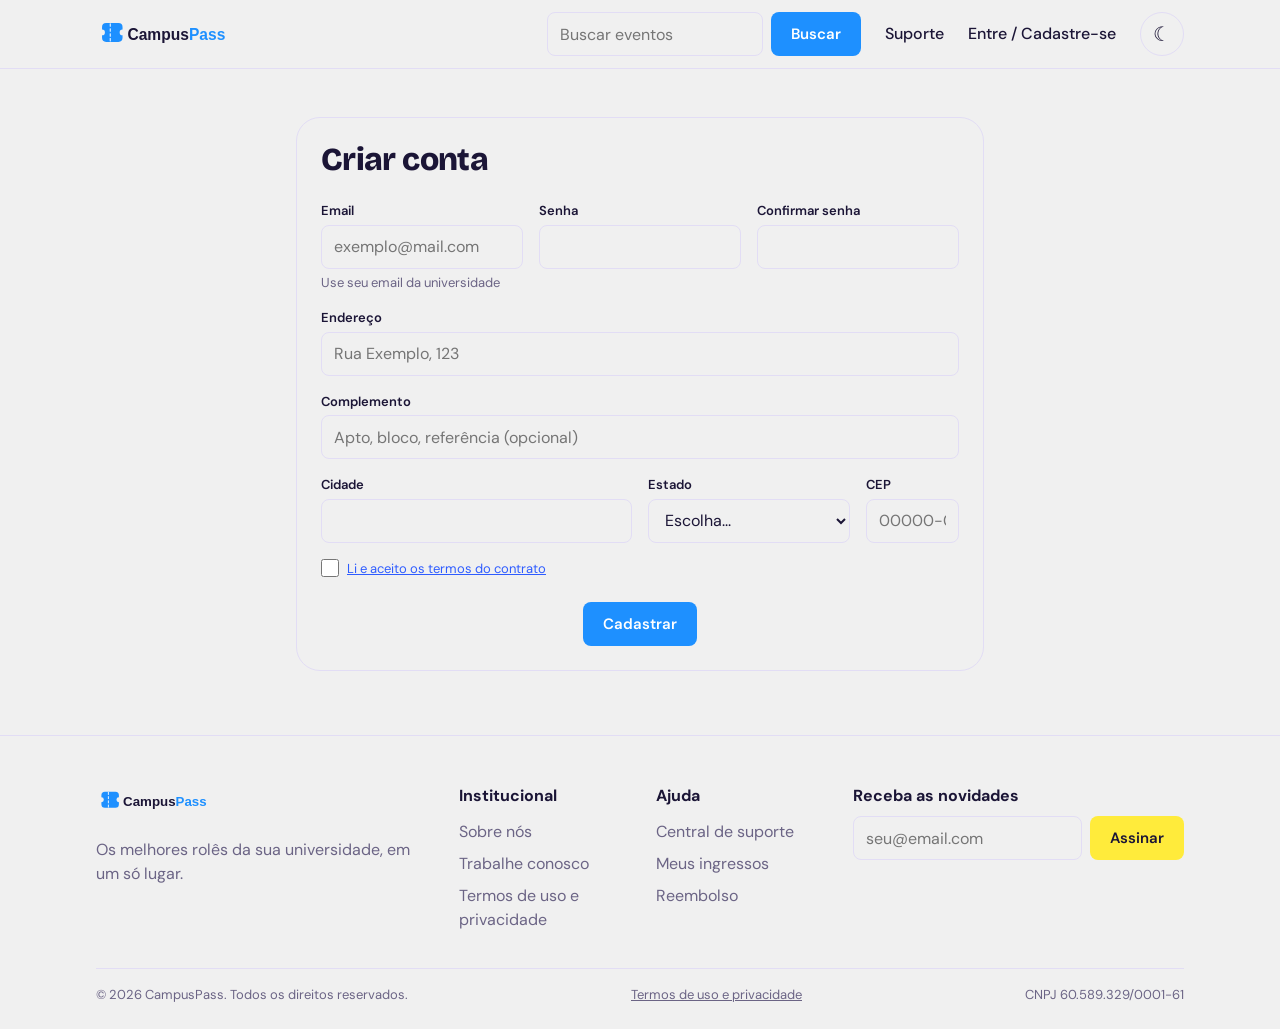
==== commit c2f38674: "correções estéticas" ====
--- a/cadastro.html
+++ b/cadastro.html
@@ -2,13 +2,13 @@
 <html lang="pt-br"><head>
   <meta charset="UTF-8">
   <meta name="viewport" content="width=device-width, initial-scale=1.0">
-  <link rel="icon" type="image/svg+xml" sizes="any" href="favicon.svg?v=2">
+  <link rel="icon" type="image/svg+xml" sizes="any" href="favicon.svg">
   <link rel="preconnect" href="https://fonts.googleapis.com">
   <link rel="preconnect" href="https://fonts.gstatic.com" crossorigin>
   <link href="https://fonts.googleapis.com/css2?family=Bricolage+Grotesque:wght@600;800&family=DM+Sans:wght@400;500;600;700&display=swap" rel="stylesheet">
   <script>try{var t=localStorage.getItem('campuspass_tema');if(t)document.documentElement.dataset.theme=t}catch(e){}</script>
   <link rel="stylesheet" href="styles.css">
-  <title>Criar conta · CampusPass</title>
+  <title>Criar conta · Campus Pass</title>
 </head>
 <body data-page="cadastro">
 <main class="wrap" style="max-width:720px;margin-top:48px">
--- a/styles.css
+++ b/styles.css
@@ -34,7 +34,7 @@
 
   /* Cores de uso (mudam no tema escuro) */
   --bg:      var(--paper);
-  --surface: #FFFFFF;
+  --surface: #F0F0F0;
   --text:    var(--night);
   --muted:   #6B6485;
   --line:    #E2DDF5;
